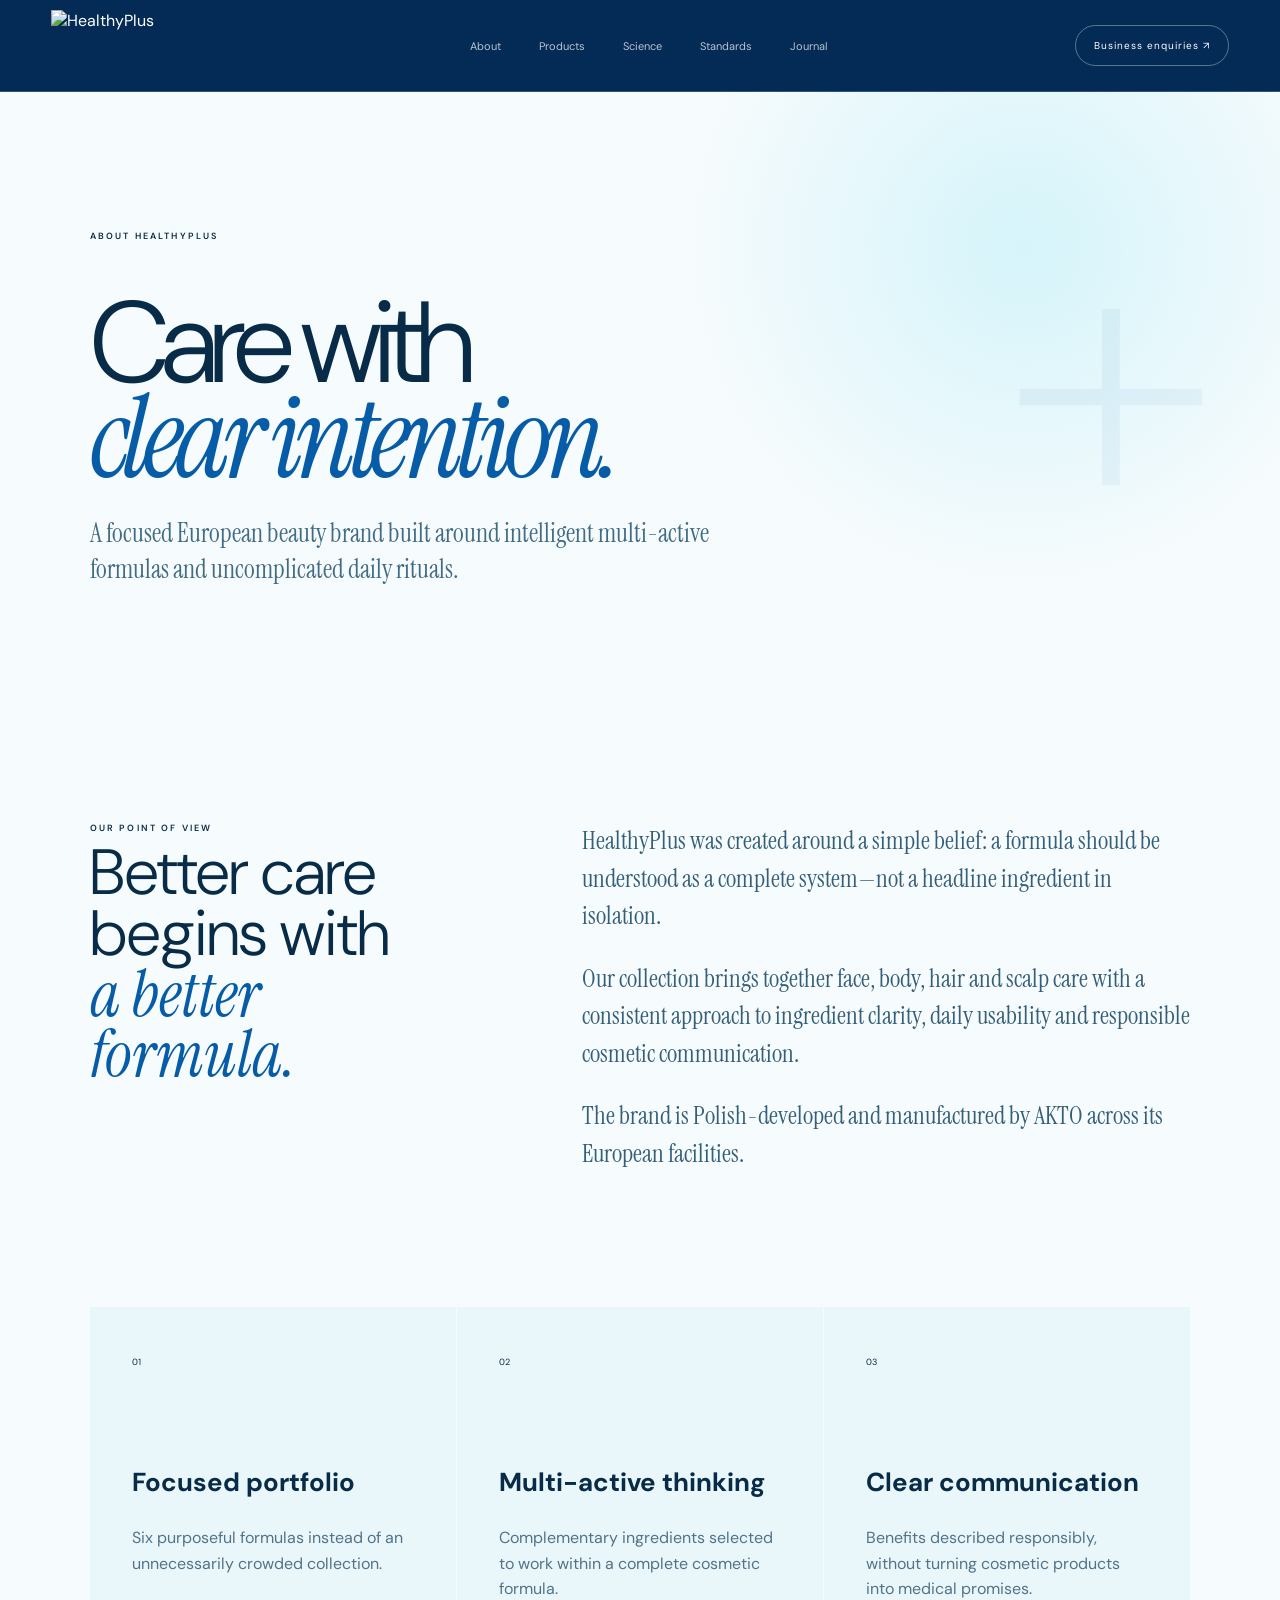
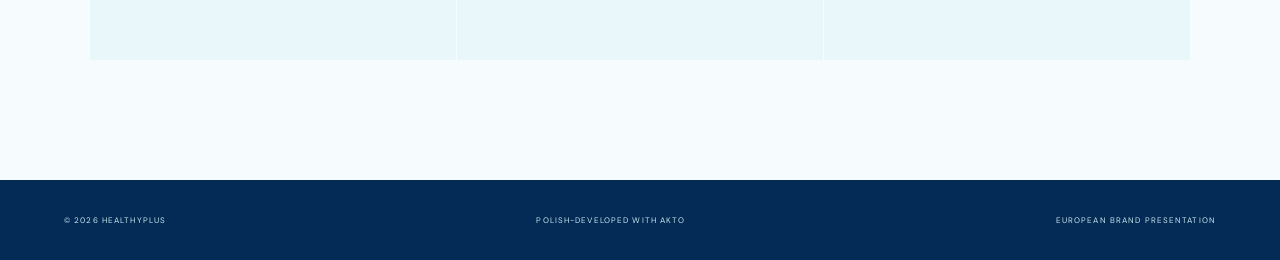
==== about.html @ 89097d9a "Publish HealthyPlus website pages" ====
<!doctype html><html lang="en"><head><meta charset="utf-8"><meta name="viewport" content="width=device-width,initial-scale=1"><title>About — HealthyPlus</title><link rel="stylesheet" href="inner.css"></head><body class="inner"><header><a class="logo" href="index.html"><img src="assets/healthyplus-logo.webp" alt="HealthyPlus"></a><nav><a href="about.html">About</a><a href="index.html#collection">Products</a><a href="science.html">Science</a><a href="quality.html">Standards</a><a href="journal.html">Journal</a></nav><a class="enquire" href="contact.html">Business enquiries ↗</a></header><main><section class="page-hero"><p class="kicker">ABOUT HEALTHYPLUS</p><h1>Care with<br><em>clear intention.</em></h1><p>A focused European beauty brand built around intelligent multi-active formulas and uncomplicated daily rituals.</p></section><section class="content-grid"><div><p class="kicker">OUR POINT OF VIEW</p><h2>Better care begins with<br><em>a better formula.</em></h2></div><div class="prose"><p>HealthyPlus was created around a simple belief: a formula should be understood as a complete system—not a headline ingredient in isolation.</p><p>Our collection brings together face, body, hair and scalp care with a consistent approach to ingredient clarity, daily usability and responsible cosmetic communication.</p><p>The brand is Polish-developed and manufactured by AKTO across its European facilities.</p></div></section><section class="value-grid"><article><span>01</span><h3>Focused portfolio</h3><p>Six purposeful formulas instead of an unnecessarily crowded collection.</p></article><article><span>02</span><h3>Multi-active thinking</h3><p>Complementary ingredients selected to work within a complete cosmetic formula.</p></article><article><span>03</span><h3>Clear communication</h3><p>Benefits described responsibly, without turning cosmetic products into medical promises.</p></article></section></main><footer><span>© 2026 HEALTHYPLUS</span><span>POLISH-DEVELOPED WITH AKTO</span><span>EUROPEAN BRAND PRESENTATION</span></footer></body></html>
---- inner.css ----
@import url('premium.css');body.inner{background:#f6fbfd}.inner header{position:relative;background:#032b55}.page-hero{min-height:620px;padding:120px 7vw 80px;display:flex;flex-direction:column;justify-content:center;background:radial-gradient(circle at 80% 25%,#d5f4fa,transparent 30%);position:relative;overflow:hidden}.page-hero:after{content:'+';position:absolute;right:5vw;top:10px;font-size:420px;color:rgba(7,92,168,.055);font-weight:200}.page-hero .kicker{z-index:2}.page-hero h1{font-size:clamp(70px,9vw,145px);font-weight:300;line-height:.82;letter-spacing:-.065em;max-width:1200px;margin:45px 0 30px;z-index:2}.page-hero h1 em{font-family:var(--serif);font-weight:400;color:#075ca8}.page-hero>p:last-child{font-family:var(--serif);font-size:26px;line-height:1.4;max-width:680px;color:#426b84;z-index:2}.content-grid{padding:110px 7vw;display:grid;grid-template-columns:.75fr 1.25fr;gap:10vw}.content-grid h2{font-size:clamp(50px,5vw,82px);font-weight:300;line-height:.95}.content-grid h2 em{font-family:var(--serif);font-weight:400;color:#075ca8}.prose p{font-family:var(--serif);font-size:25px;line-height:1.5;color:#355f79}.value-grid{padding:0 7vw 120px;display:grid;grid-template-columns:repeat(3,1fr);gap:1px;background:linear-gradient(transparent 0 0)}.value-grid article{padding:42px;background:#e9f7fa;min-height:310px}.value-grid span{font-size:9px}.value-grid h3{font-size:26px;margin-top:95px}.value-grid p{line-height:1.6;color:#527389}.product-detail{min-height:calc(100vh - 92px);background:linear-gradient(120deg,#032b55,#075ca8);color:white;display:grid;grid-template-columns:1fr 1fr;align-items:center;padding:90px 7vw;position:relative;overflow:hidden}.product-detail:before{content:'';position:absolute;width:650px;height:650px;border:1px solid rgba(255,255,255,.17);border-radius:50%;right:2vw;top:8%}.pd-copy{z-index:2}.pd-copy h1{font-size:clamp(62px,6vw,105px);font-weight:300;line-height:.86;letter-spacing:-.06em;margin:35px 0}.pd-copy .claim{font-family:var(--serif);font-size:28px;color:#8ee2ed;max-width:580px}.pd-copy .desc{color:#c3dce8;line-height:1.7;max-width:570px}.pd-visual{height:680px;display:grid;place-items:center;z-index:2}.pd-visual img{max-height:640px;max-width:85%;object-fit:contain;filter:drop-shadow(0 55px 45px rgba(0,18,45,.4))}.facts{display:grid;grid-template-columns:repeat(3,1fr);border-bottom:1px solid var(--line)}.facts div{padding:42px 6vw;border-right:1px solid var(--line)}.facts b{font-size:9px;letter-spacing:.15em;color:#075ca8}.facts p{font-family:var(--serif);font-size:22px;margin:28px 0 0}.ingredient-table{padding:120px 7vw;display:grid;grid-template-columns:.65fr 1.35fr;gap:10vw}.ingredient-table h2{font-size:60px;font-weight:300}.ingredient-table h2 em{font-family:var(--serif);color:#075ca8}.ingredient-table article{display:grid;grid-template-columns:40px 1fr;gap:20px;padding:26px 0;border-top:1px solid var(--line)}.ingredient-table article h3{font-family:var(--serif);font-size:24px;font-weight:400;margin-bottom:8px}.ingredient-table article p{color:#557286;line-height:1.55}.ritual-box{margin:0 7vw 120px;background:#dff5fa;padding:80px;display:grid;grid-template-columns:1fr 1fr;gap:10vw}.ritual-box h2{font-size:52px;font-weight:300}.ritual-box p{font-family:var(--serif);font-size:25px;line-height:1.5}.notice{font-family:Arial!important;font-size:12px!important;color:#537184}.library{padding:90px 7vw 130px;background:#032b55;color:white}.library article{display:grid;grid-template-columns:55px 1fr 1.4fr;gap:30px;padding:30px 0;border-top:1px solid rgba(255,255,255,.16)}.library h3{font-family:var(--serif);font-size:30px;font-weight:400}.library p{color:#a9c8d7;line-height:1.6}.contact-form{padding:110px 7vw;display:grid;grid-template-columns:.75fr 1.25fr;gap:10vw}.contact-form form{display:grid;grid-template-columns:1fr 1fr;gap:25px}.contact-form label{font-size:9px;letter-spacing:.13em}.contact-form input,.contact-form select,.contact-form textarea{display:block;width:100%;border:0;border-bottom:1px solid var(--line);background:transparent;padding:14px 0;margin-top:8px;font:16px inherit}.contact-form .wide{grid-column:1/-1}.contact-form button{border:0;background:#075ca8;color:white;padding:18px 25px;width:max-content}.policy{padding:110px 15vw}.policy h2{font-size:40px;margin-top:60px}.policy p,.policy li{line-height:1.75;color:#486b80}.faq{padding:80px 7vw 120px}.faq details{border-top:1px solid var(--line);padding:25px 0}.faq summary{font-size:20px;cursor:pointer}.faq p{max-width:800px;color:#557286;line-height:1.6}@media(max-width:900px){.content-grid,.product-detail,.ingredient-table,.ritual-box,.contact-form{grid-template-columns:1fr}.value-grid{grid-template-columns:1fr 1fr}.pd-visual{height:560px}.facts{grid-template-columns:1fr}.library article{grid-template-columns:40px 1fr}.library article p{grid-column:2}}@media(max-width:600px){.page-hero{min-height:530px;padding:90px 22px 60px}.page-hero h1{font-size:58px}.content-grid,.ingredient-table,.contact-form{padding:80px 22px}.value-grid{padding:0 22px 80px;grid-template-columns:1fr}.product-detail{padding:80px 22px 40px}.pd-copy h1{font-size:58px}.pd-visual{height:430px}.pd-visual img{max-height:410px}.facts div{padding:35px 22px}.ritual-box{margin:0 22px 80px;padding:45px 25px}.library{padding:70px 22px}.contact-form form{grid-template-columns:1fr}.contact-form form>*{grid-column:1!important}.policy{padding:80px 22px}}
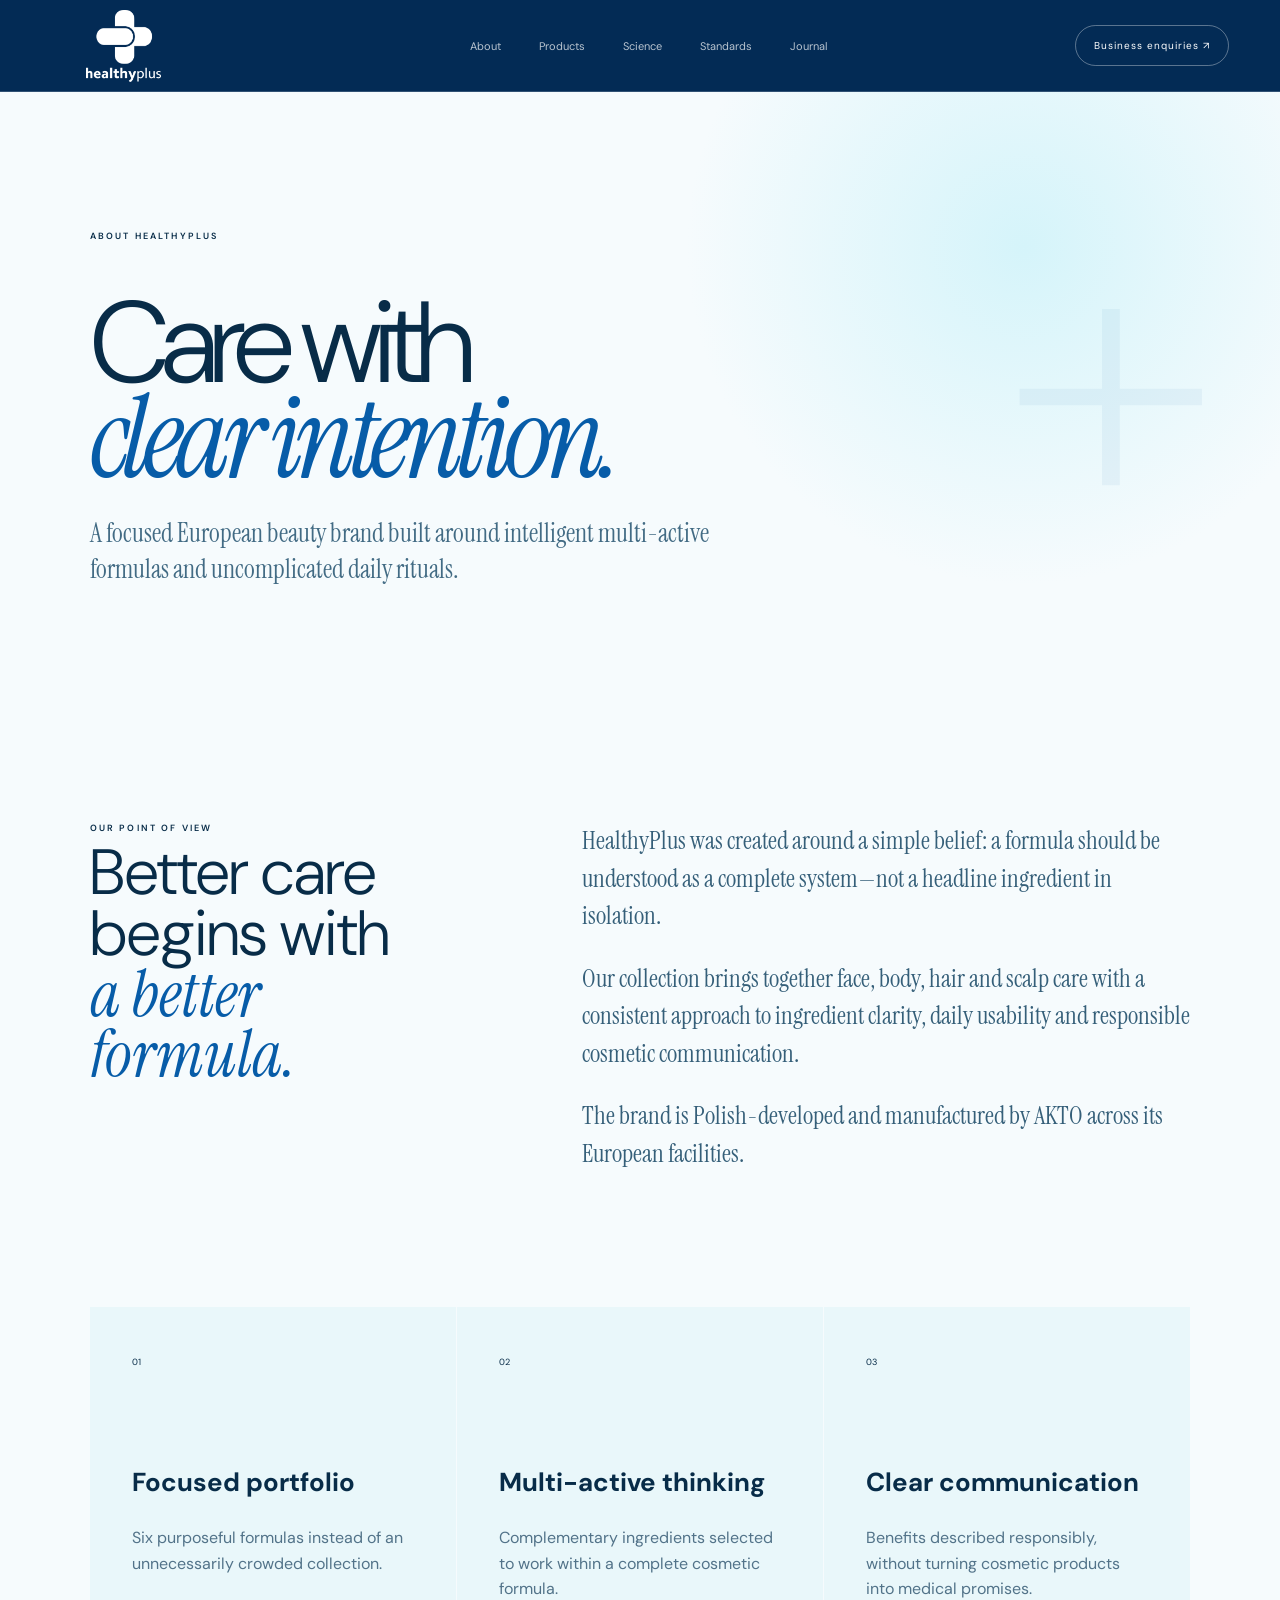
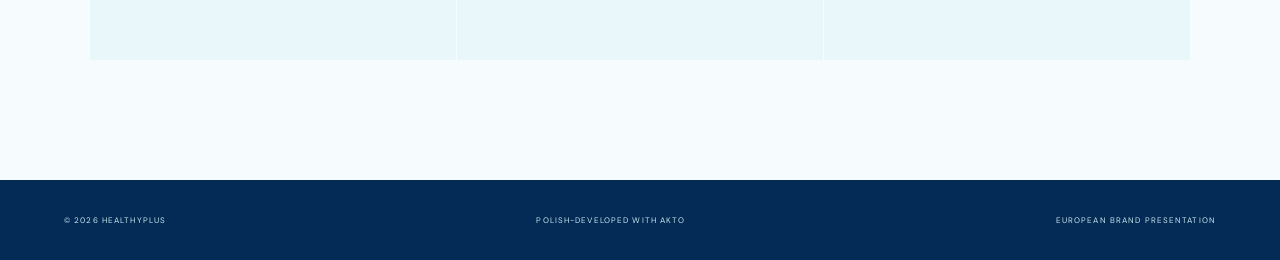
==== commit c1842164: "Add files via upload" ====
--- a/about.html
+++ b/about.html
@@ -1 +1 @@
-<!doctype html><html lang="en"><head><meta charset="utf-8"><meta name="viewport" content="width=device-width,initial-scale=1"><title>About — HealthyPlus</title><link rel="stylesheet" href="inner.css"></head><body class="inner"><header><a class="logo" href="index.html"><img src="assets/healthyplus-logo.webp" alt="HealthyPlus"></a><nav><a href="about.html">About</a><a href="index.html#collection">Products</a><a href="science.html">Science</a><a href="quality.html">Standards</a><a href="journal.html">Journal</a></nav><a class="enquire" href="contact.html">Business enquiries ↗</a></header><main><section class="page-hero"><p class="kicker">ABOUT HEALTHYPLUS</p><h1>Care with<br><em>clear intention.</em></h1><p>A focused European beauty brand built around intelligent multi-active formulas and uncomplicated daily rituals.</p></section><section class="content-grid"><div><p class="kicker">OUR POINT OF VIEW</p><h2>Better care begins with<br><em>a better formula.</em></h2></div><div class="prose"><p>HealthyPlus was created around a simple belief: a formula should be understood as a complete system—not a headline ingredient in isolation.</p><p>Our collection brings together face, body, hair and scalp care with a consistent approach to ingredient clarity, daily usability and responsible cosmetic communication.</p><p>The brand is Polish-developed and manufactured by AKTO across its European facilities.</p></div></section><section class="value-grid"><article><span>01</span><h3>Focused portfolio</h3><p>Six purposeful formulas instead of an unnecessarily crowded collection.</p></article><article><span>02</span><h3>Multi-active thinking</h3><p>Complementary ingredients selected to work within a complete cosmetic formula.</p></article><article><span>03</span><h3>Clear communication</h3><p>Benefits described responsibly, without turning cosmetic products into medical promises.</p></article></section></main><footer><span>© 2026 HEALTHYPLUS</span><span>POLISH-DEVELOPED WITH AKTO</span><span>EUROPEAN BRAND PRESENTATION</span></footer></body></html>
+<!doctype html><html lang="en"><head><meta charset="utf-8"><meta name="viewport" content="width=device-width,initial-scale=1"><title>About — HealthyPlus</title><link rel="stylesheet" href="inner.css"></head><body class="inner"><header><a class="logo" href="index.html"><img src="healthyplus-logo.webp" alt="HealthyPlus"></a><nav><a href="about.html">About</a><a href="index.html#collection">Products</a><a href="science.html">Science</a><a href="quality.html">Standards</a><a href="journal.html">Journal</a></nav><a class="enquire" href="contact.html">Business enquiries ↗</a></header><main><section class="page-hero"><p class="kicker">ABOUT HEALTHYPLUS</p><h1>Care with<br><em>clear intention.</em></h1><p>A focused European beauty brand built around intelligent multi-active formulas and uncomplicated daily rituals.</p></section><section class="content-grid"><div><p class="kicker">OUR POINT OF VIEW</p><h2>Better care begins with<br><em>a better formula.</em></h2></div><div class="prose"><p>HealthyPlus was created around a simple belief: a formula should be understood as a complete system—not a headline ingredient in isolation.</p><p>Our collection brings together face, body, hair and scalp care with a consistent approach to ingredient clarity, daily usability and responsible cosmetic communication.</p><p>The brand is Polish-developed and manufactured by AKTO across its European facilities.</p></div></section><section class="value-grid"><article><span>01</span><h3>Focused portfolio</h3><p>Six purposeful formulas instead of an unnecessarily crowded collection.</p></article><article><span>02</span><h3>Multi-active thinking</h3><p>Complementary ingredients selected to work within a complete cosmetic formula.</p></article><article><span>03</span><h3>Clear communication</h3><p>Benefits described responsibly, without turning cosmetic products into medical promises.</p></article></section></main><footer><span>© 2026 HEALTHYPLUS</span><span>POLISH-DEVELOPED WITH AKTO</span><span>EUROPEAN BRAND PRESENTATION</span></footer></body></html>
